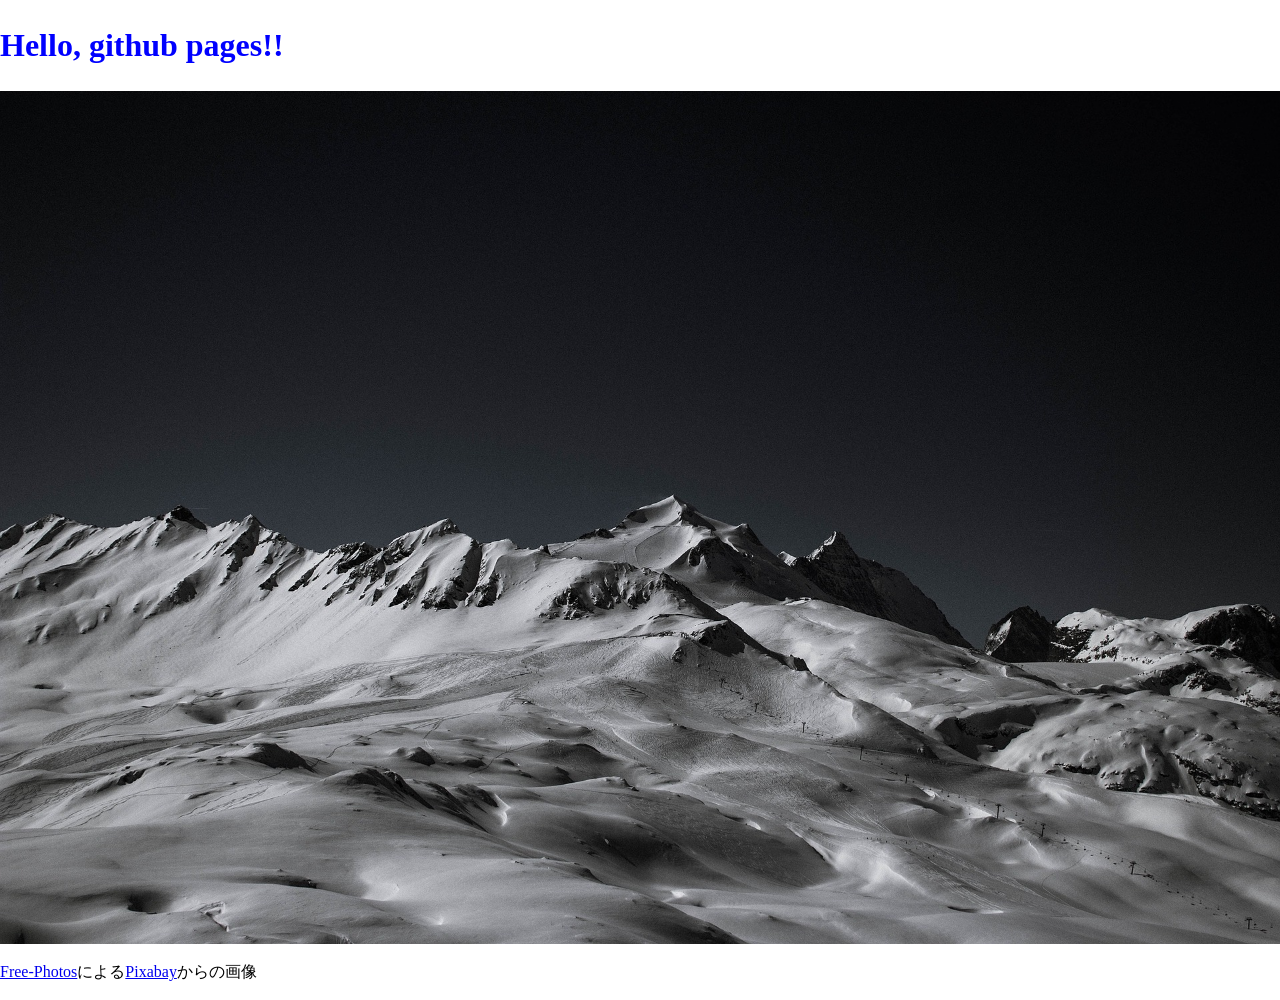
==== index.html @ 8bd7607d "色々追加" ====
<!DOCTYPE html>
<html lang="en" dir="ltr">
  <head>
    <meta charset="utf-8">
    <meta name="viewport" content="width=device-width,initial-scale=1.0">
    <link rel="stylesheet" href="./css/style.css">
    <title>Top</title>
  </head>
  <body>
    <h1>Hello, github pages!!</h1>
    <img src="./img/mountains_1.jpg" alt="mountains_1.jpg">
    <p><a href="https://pixabay.com/ja/users/Free-Photos-242387/?utm_source=link-attribution&amp;utm_medium=referral&amp;utm_campaign=image&amp;utm_content=1245915">Free-Photos</a>による<a href="https://pixabay.com/ja/?utm_source=link-attribution&amp;utm_medium=referral&amp;utm_campaign=image&amp;utm_content=1245915">Pixabay</a>からの画像</p>
  </body>
</html>
---- css/style.css ----
@import url(sanitize.css);

h1 {
  color: blue;
}

img {
  width: 100%;
}
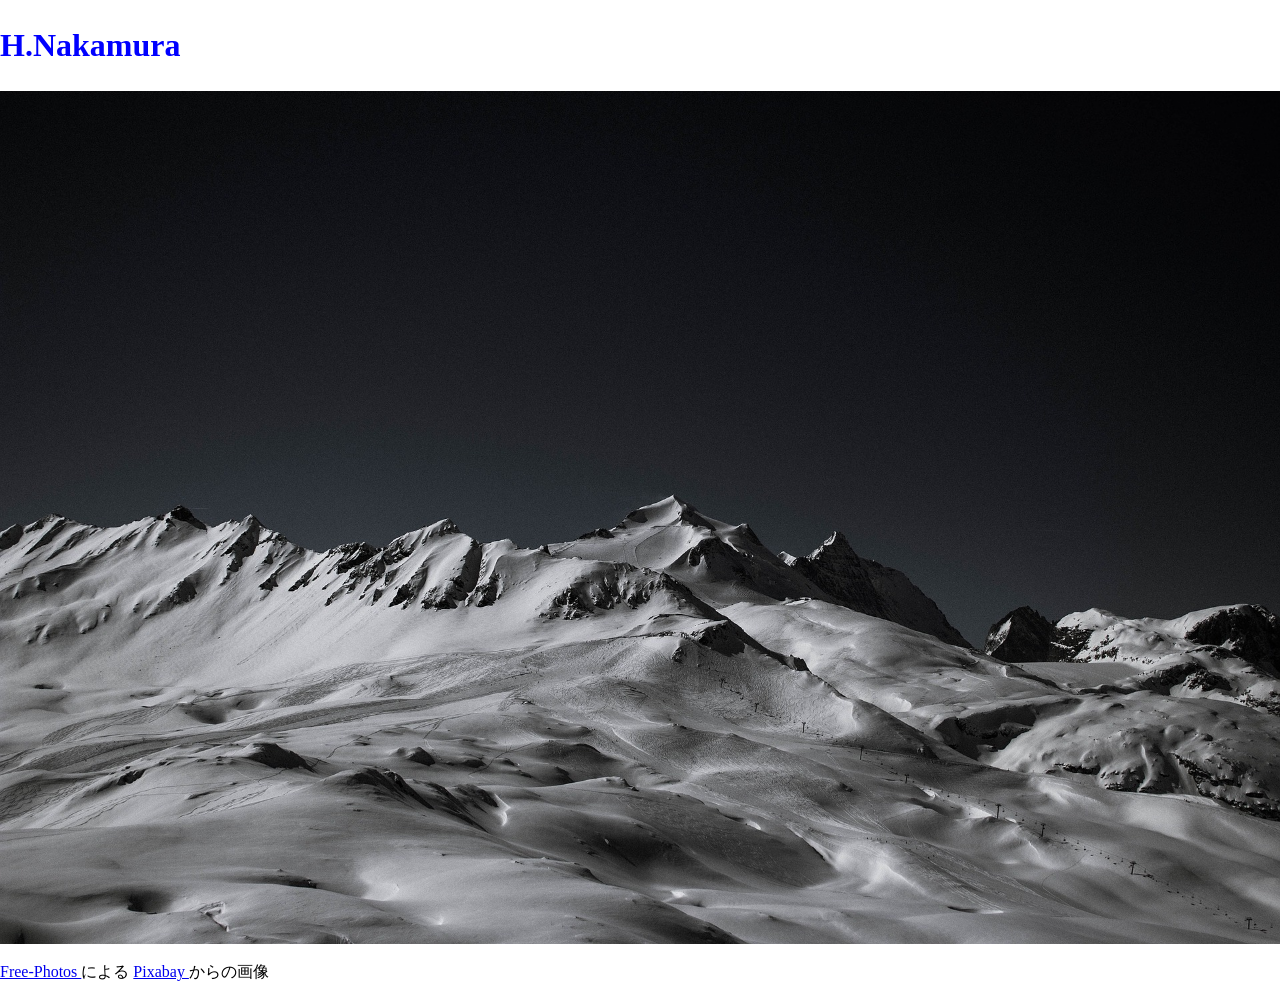
==== commit ef218a9e: "細かい修正" ====
--- a/index.html
+++ b/index.html
@@ -7,8 +7,21 @@
     <title>Top</title>
   </head>
   <body>
-    <h1>Hello, github pages!!</h1>
-    <img src="./img/mountains_1.jpg" alt="mountains_1.jpg">
-    <p><a href="https://pixabay.com/ja/users/Free-Photos-242387/?utm_source=link-attribution&amp;utm_medium=referral&amp;utm_campaign=image&amp;utm_content=1245915">Free-Photos</a>による<a href="https://pixabay.com/ja/?utm_source=link-attribution&amp;utm_medium=referral&amp;utm_campaign=image&amp;utm_content=1245915">Pixabay</a>からの画像</p>
+    <header>
+      <h1>H.Nakamura</h1>
+    </header>
+    <section class="image-area">
+      <img src="./img/mountains_1.jpg" alt="mountains_1.jpg">
+      <p class="link-pixabay">
+        <a class="link-pixabay" href="https://pixabay.com/ja/users/Free-Photos-242387/?utm_source=link-attribution&amp;utm_medium=referral&amp;utm_campaign=image&amp;utm_content=1245915">
+          Free-Photos
+        </a>
+        による
+        <a class="link-pixabay" href="https://pixabay.com/ja/?utm_source=link-attribution&amp;utm_medium=referral&amp;utm_campaign=image&amp;utm_content=1245915">
+          Pixabay
+        </a>
+        からの画像
+      </p>
+    </section>
   </body>
 </html>
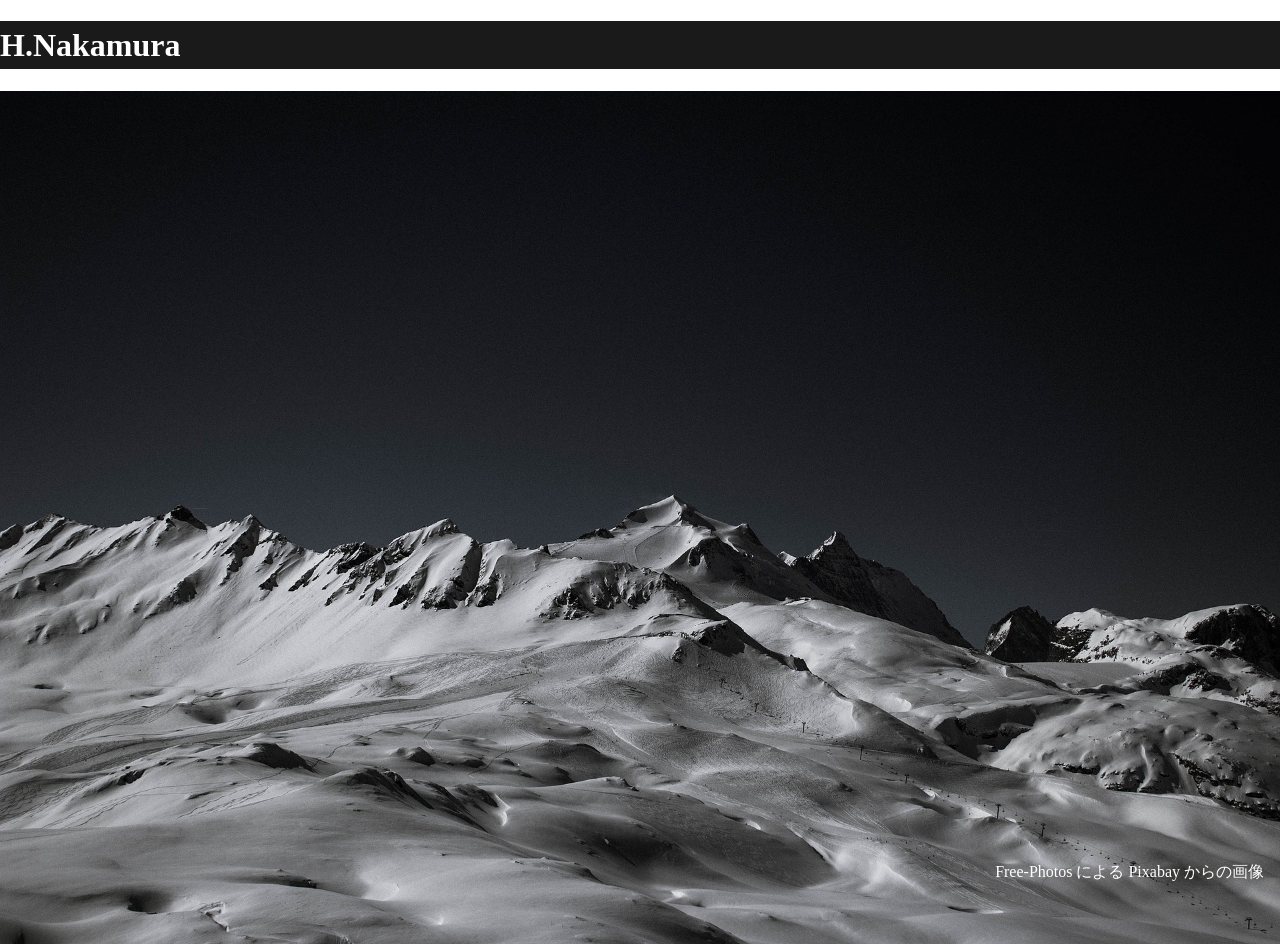
==== commit 81f15eba: "細かい修正3" ====
--- a/index.html
+++ b/index.html
@@ -13,11 +13,11 @@
     <section class="image-area">
       <img src="./img/mountains_1.jpg" alt="mountains_1.jpg">
       <p class="link-pixabay">
-        <a class="link-pixabay" href="https://pixabay.com/ja/users/Free-Photos-242387/?utm_source=link-attribution&amp;utm_medium=referral&amp;utm_campaign=image&amp;utm_content=1245915">
+        <a href="https://pixabay.com/ja/users/Free-Photos-242387/?utm_source=link-attribution&amp;utm_medium=referral&amp;utm_campaign=image&amp;utm_content=1245915">
           Free-Photos
         </a>
         による
-        <a class="link-pixabay" href="https://pixabay.com/ja/?utm_source=link-attribution&amp;utm_medium=referral&amp;utm_campaign=image&amp;utm_content=1245915">
+        <a href="https://pixabay.com/ja/?utm_source=link-attribution&amp;utm_medium=referral&amp;utm_campaign=image&amp;utm_content=1245915">
           Pixabay
         </a>
         からの画像
--- a/css/style.css
+++ b/css/style.css
@@ -1,9 +1,28 @@
 @import url(sanitize.css);
 
-h1 {
-  color: blue;
+header {
+  background-color: #1a1a1a;
+  margin: 0;
+}
+
+header h1 {
+  color: #ffffff;
 }
 
 img {
   width: 100%;
 }
+
+.link-pixabay {
+  color: #ffffff;
+  z-index: 2;
+  position: absolute;
+  bottom: 0px;
+  right: 0px;
+  margin: 16px;
+}
+
+.link-pixabay a {
+  text-decoration: none;
+  color: #ffffff;
+}
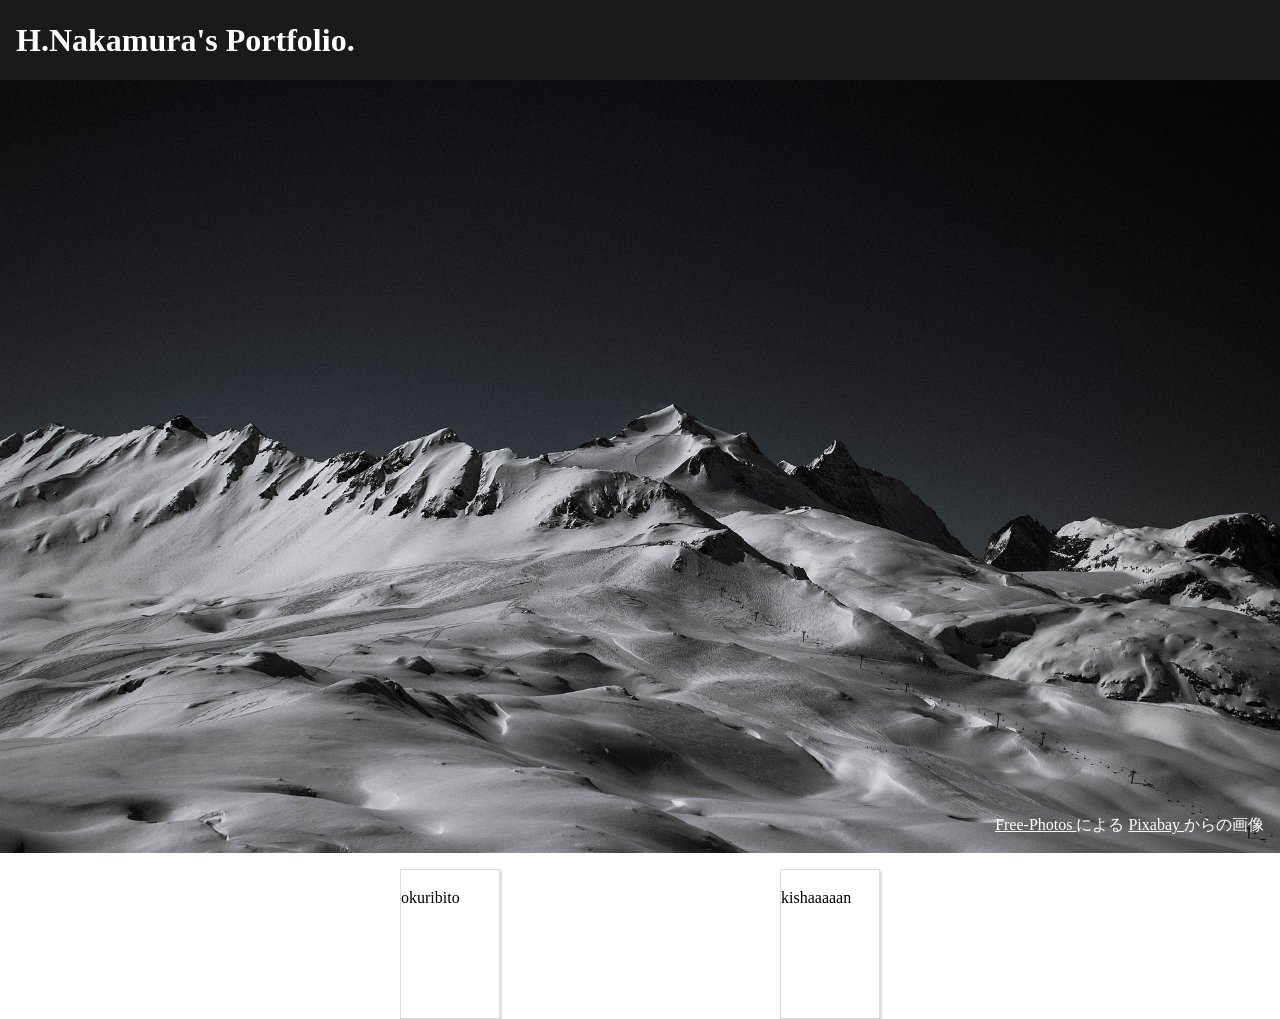
==== commit 5d172fe4: "細かい修正4" ====
--- a/index.html
+++ b/index.html
@@ -8,20 +8,33 @@
   </head>
   <body>
     <header>
-      <h1>H.Nakamura</h1>
+      <h1>H.Nakamura's Portfolio.</h1>
     </header>
-    <section class="image-area">
-      <img src="./img/mountains_1.jpg" alt="mountains_1.jpg">
-      <p class="link-pixabay">
-        <a href="https://pixabay.com/ja/users/Free-Photos-242387/?utm_source=link-attribution&amp;utm_medium=referral&amp;utm_campaign=image&amp;utm_content=1245915">
-          Free-Photos
-        </a>
-        による
-        <a href="https://pixabay.com/ja/?utm_source=link-attribution&amp;utm_medium=referral&amp;utm_campaign=image&amp;utm_content=1245915">
-          Pixabay
-        </a>
-        からの画像
-      </p>
+    <section >
+      <div class="image-area">
+        <img src="./img/mountains_1.jpg" alt="mountains_1.jpg">
+        <p class="link-pixabay">
+          <a href="https://pixabay.com/ja/users/Free-Photos-242387/?utm_source=link-attribution&amp;utm_medium=referral&amp;utm_campaign=image&amp;utm_content=1245915">
+            Free-Photos
+          </a>
+          による
+          <a href="https://pixabay.com/ja/?utm_source=link-attribution&amp;utm_medium=referral&amp;utm_campaign=image&amp;utm_content=1245915">
+            Pixabay
+          </a>
+          からの画像
+        </p>
+      </div>
+    </section>
+
+    <section >
+      <div class="product-area">
+        <div class="product-contents contents-left">
+          <p>okuribito</p>
+        </div>
+        <div class="product-contents contents-right">
+          <p>kishaaaaan</p>
+        </div>
+      </div>
     </section>
   </body>
 </html>
--- a/css/style.css
+++ b/css/style.css
@@ -2,17 +2,27 @@
 
 header {
   background-color: #1a1a1a;
-  margin: 0;
+  position: fixed;
+  z-index: 2;
+  width: 100%;
+  height: auto;
 }
 
 header h1 {
   color: #ffffff;
+  margin: 0;
+  padding: 16px;
 }
 
 img {
   width: 100%;
 }
 
+.image-area {
+  position: relative;
+  margin: 0;
+  padding: 0;
+}
 .link-pixabay {
   color: #ffffff;
   z-index: 2;
@@ -23,6 +33,27 @@
 }
 
 .link-pixabay a {
-  text-decoration: none;
   color: #ffffff;
 }
+
+.product-area {
+  margin: 0;
+  padding: 0;
+  position: relative;
+}
+.product-contents {
+  width: 100px;
+  height: 150px;
+  display: inline-block;
+  position: absolute;
+  margin: 16px;
+  border: solid 1px #dcdcdc;
+  box-shadow: 2px 2px 2px #dcdcdc;
+}
+
+.contents-left {
+  left: 30%;
+}
+.contents-right {
+  right: 30%;
+}
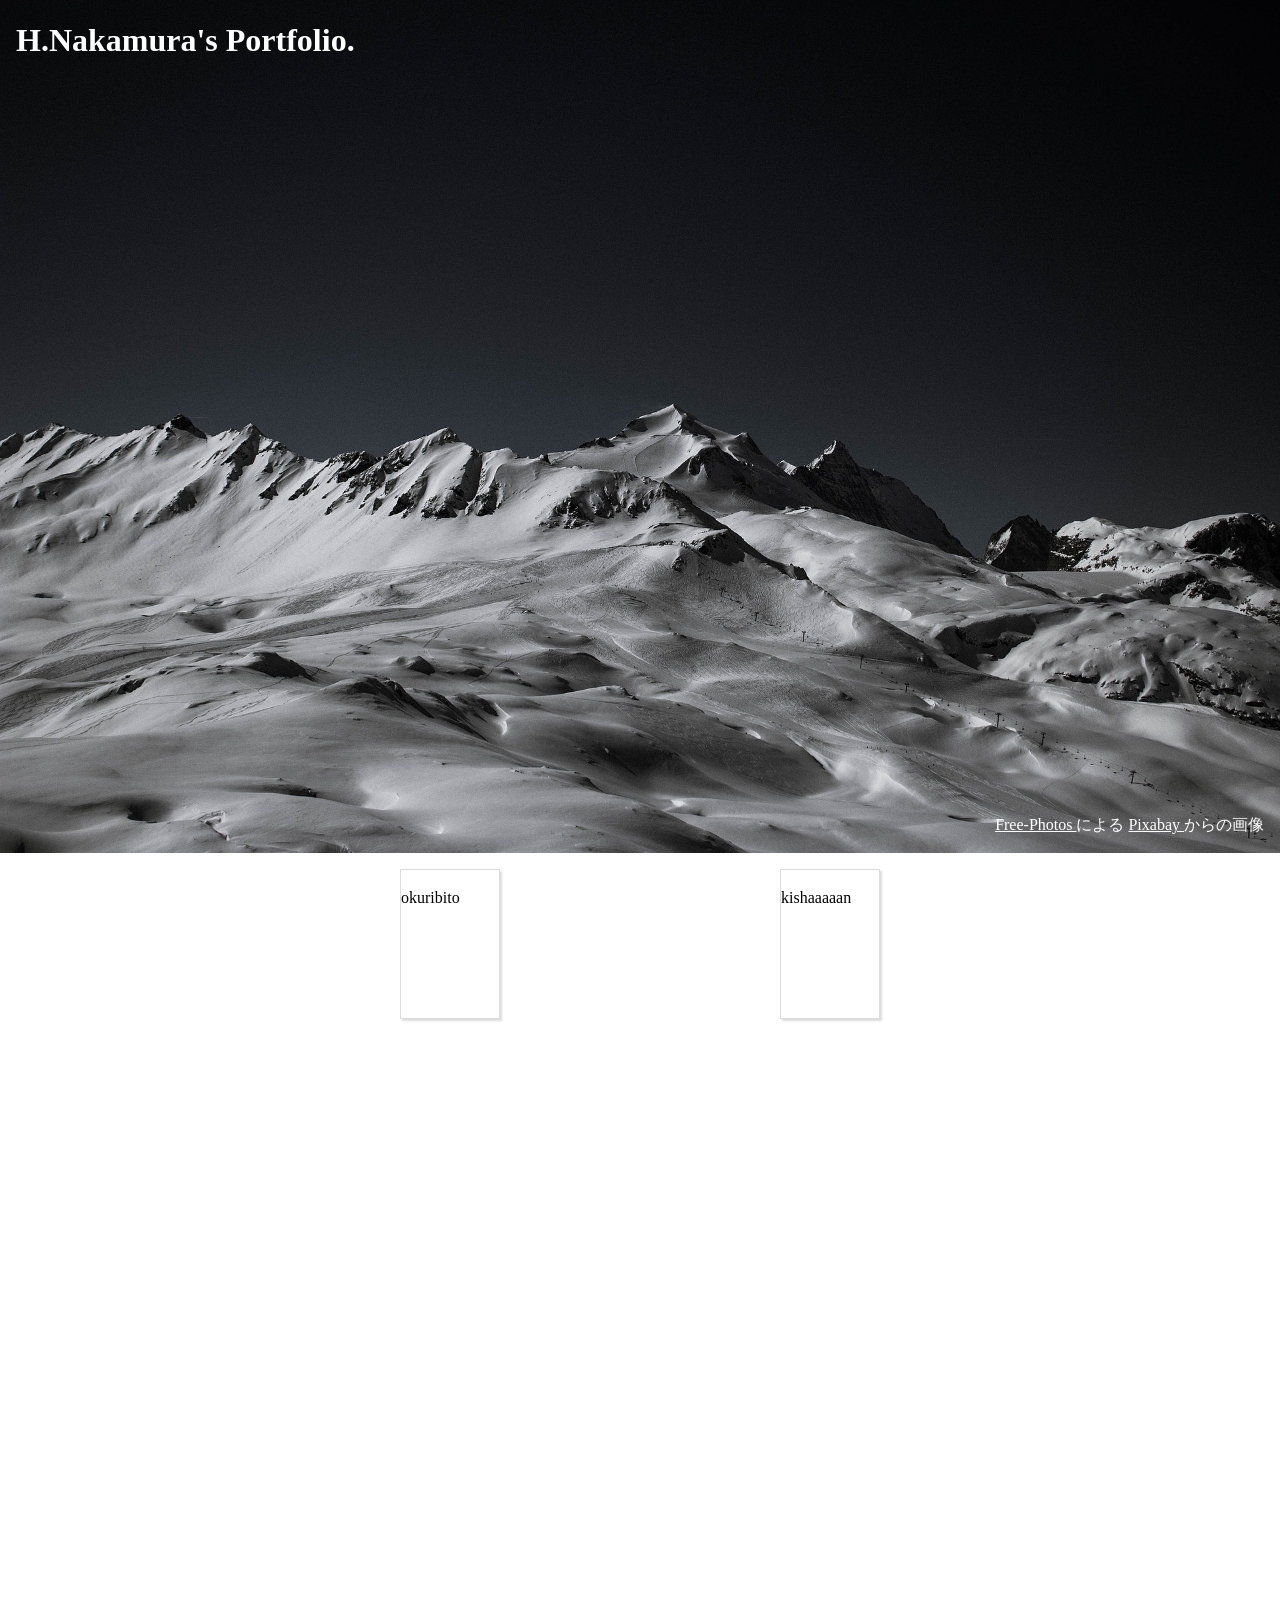
==== commit 75396c16: "ヘッダーをいじりました" ====
--- a/index.html
+++ b/index.html
@@ -7,8 +7,8 @@
     <title>Top</title>
   </head>
   <body>
-    <header>
-      <h1>H.Nakamura's Portfolio.</h1>
+    <header id="header">
+      <h1 id="header-h1">H.Nakamura's Portfolio.</h1>
     </header>
     <section >
       <div class="image-area">
@@ -36,5 +36,6 @@
         </div>
       </div>
     </section>
+    <script type="text/javascript" src="./js/index.js"></script>
   </body>
 </html>
--- a/css/style.css
+++ b/css/style.css
@@ -1,17 +1,58 @@
 @import url(sanitize.css);
 
+body {
+  width: auto;
+  height: 3000px;
+}
 header {
-  background-color: #1a1a1a;
   position: fixed;
   z-index: 2;
   width: 100%;
   height: auto;
+  background: rgba(0, 0, 0, 0);
+
 }
 
 header h1 {
   color: #ffffff;
   margin: 0;
   padding: 16px;
+}
+
+.header-menu {
+  background-color: #ffffff;
+  box-shadow: 5px 0px 5px #808080;
+  animation-name: fade-in1;
+  animation-duration: 0.5s;
+  animation-timing-function: ease-out; //アニメーションさせるイージング
+  animation-delay: 0s; //アニメーション開始させる時間
+  animation-iteration-count:1; //繰り返し回数
+  animation-direction:normal; //往復処理をするかどうか
+  animation-fill-mode: forwards; /
+}
+
+.makeItTransparent {
+  animation-name: fade-in2;
+  animation-duration: 0.5s;
+  animation-timing-function: ease-out; //アニメーションさせるイージング
+  animation-delay: 0s; //アニメーション開始させる時間
+  animation-iteration-count:1; //繰り返し回数
+  animation-direction:normal; //往復処理をするかどうか
+  animation-fill-mode: forwards; /
+}
+
+.header-h1 {
+  color: #1a1a1a;
+}
+
+@keyframes fade-in1 {
+  0% {background: rgba(0, 0, 0, 0)}
+  100% {background: rgba(255, 255, 255, 1.0)}
+}
+
+@keyframes fade-in2 {
+  0% {background: rgba(255, 255, 255, 1.0)}
+  100% {background: rgba(0, 0, 0, 0)}
 }
 
 img {
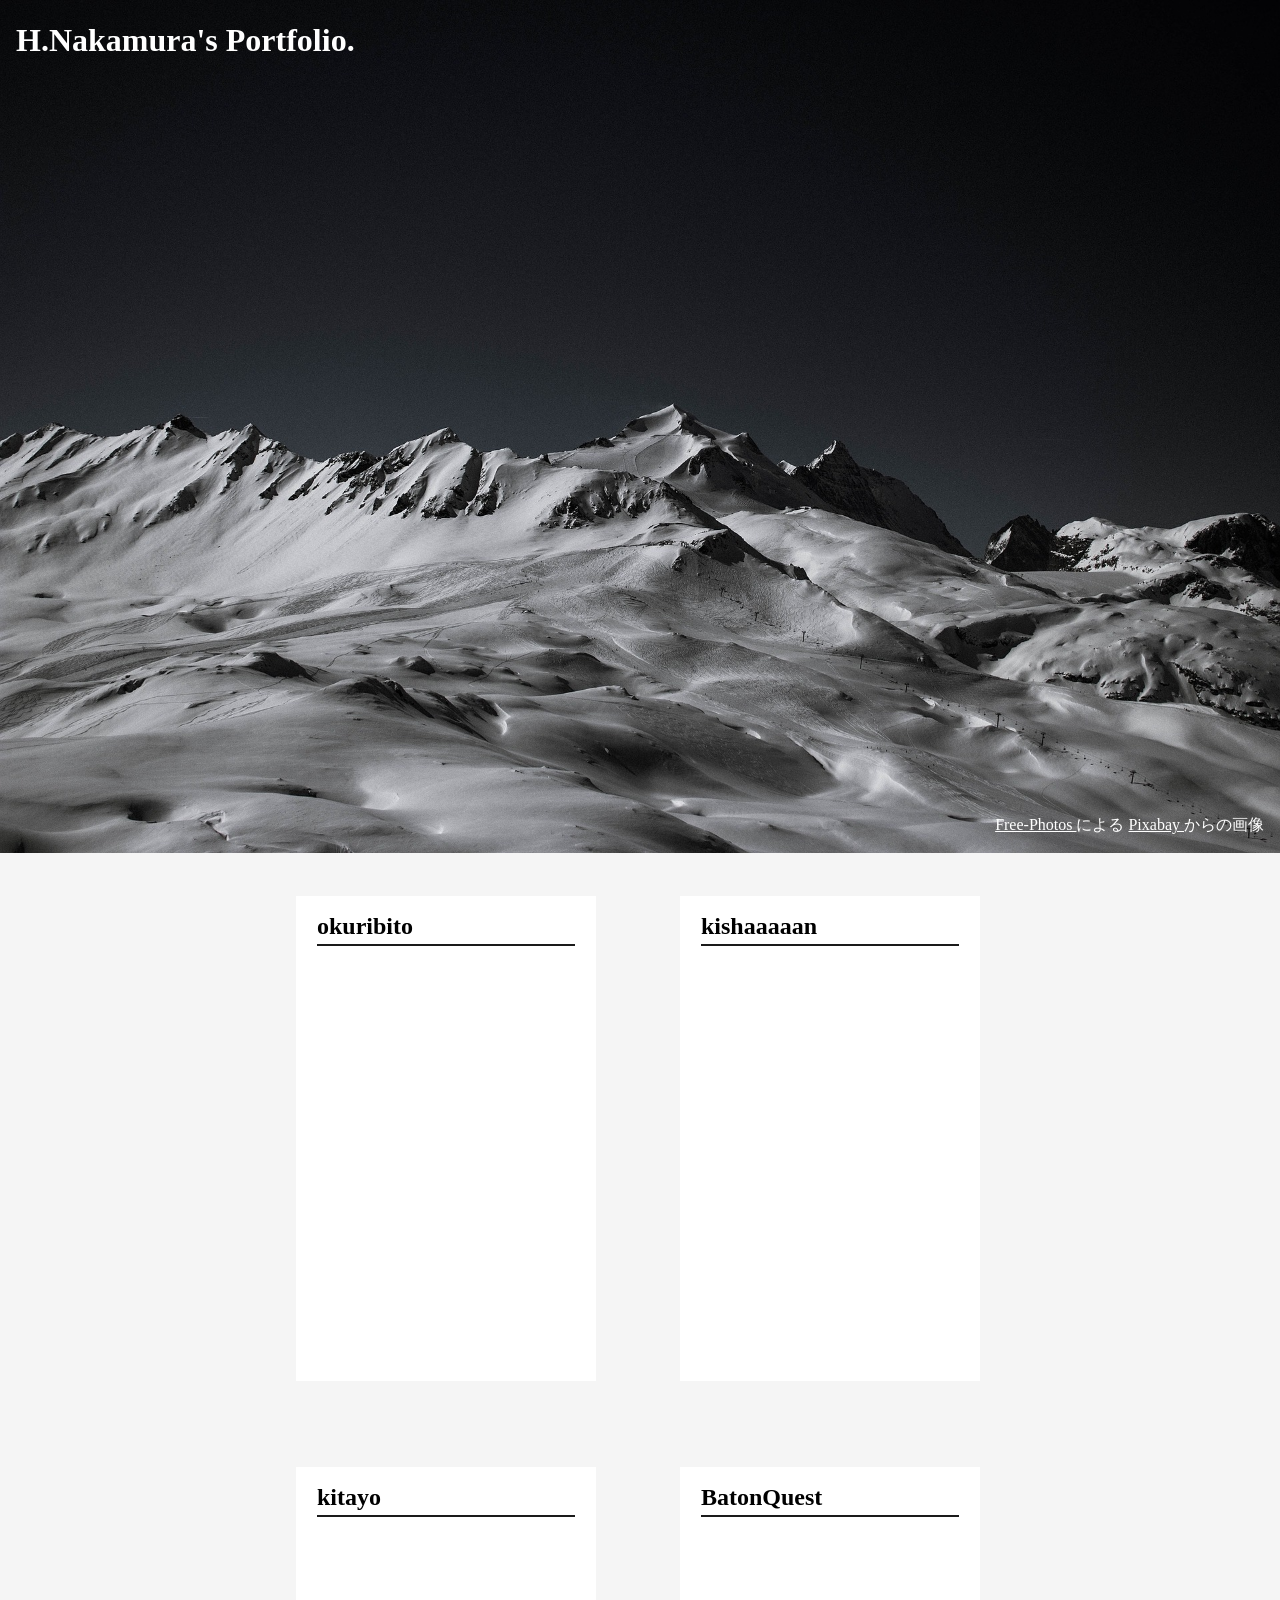
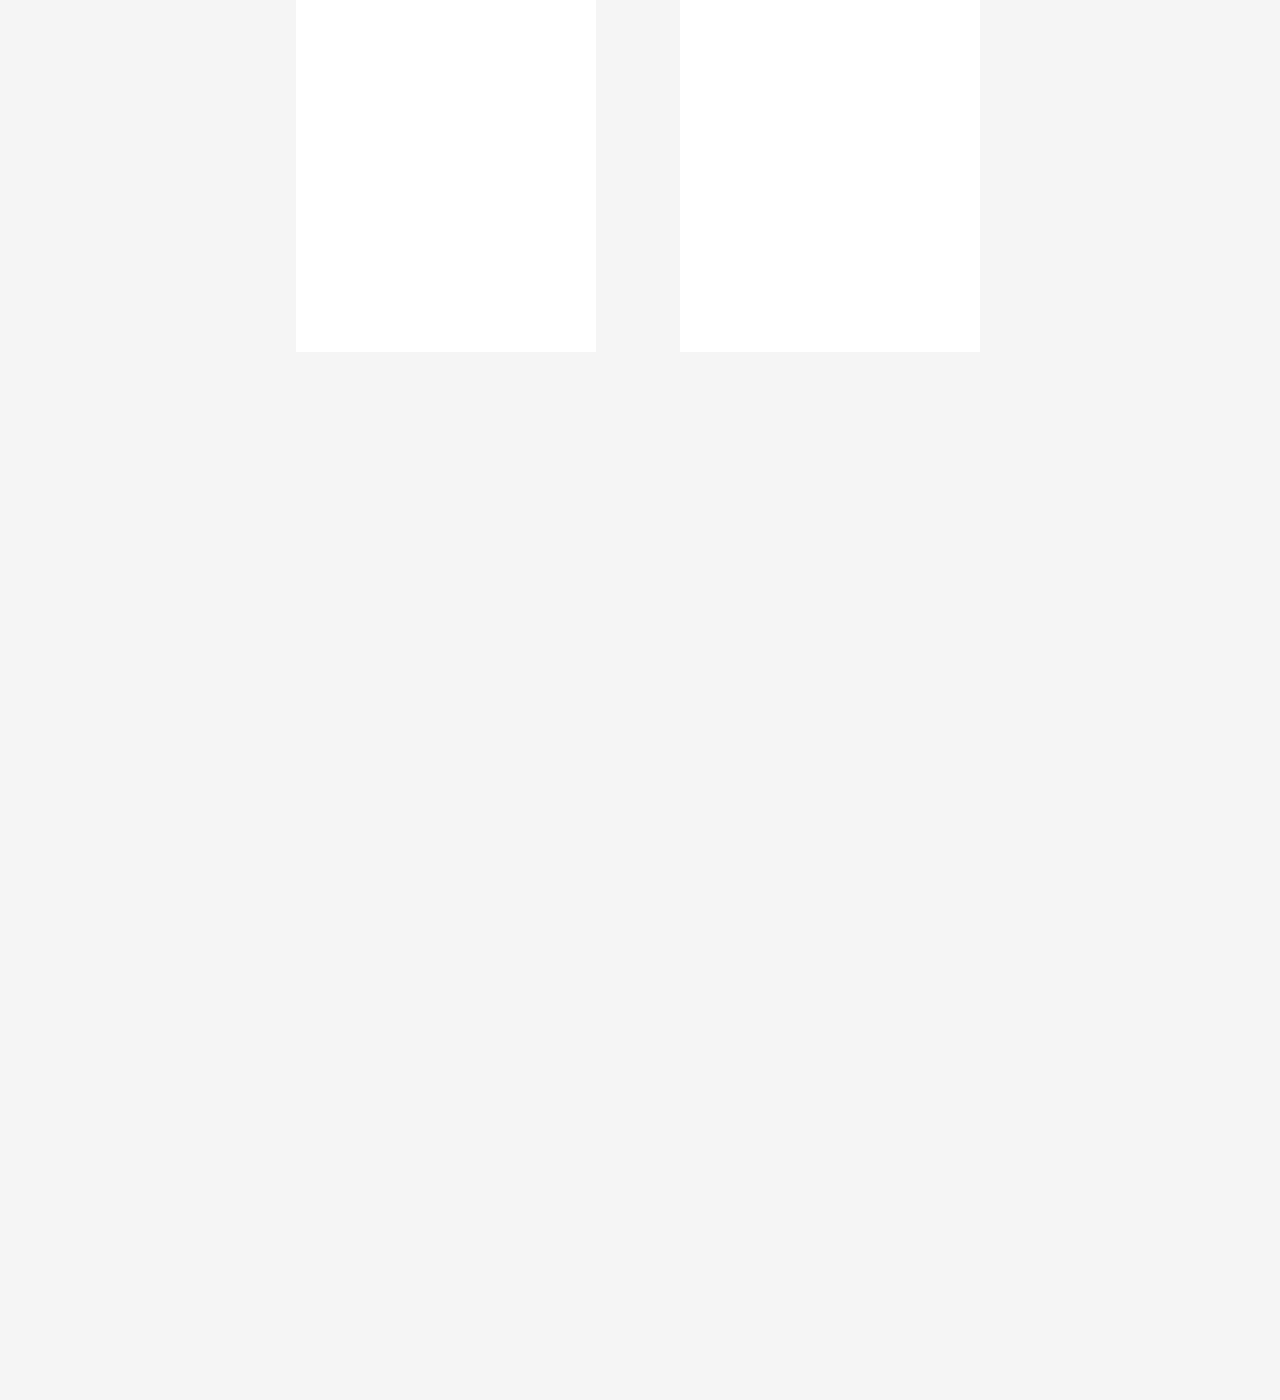
==== commit 4ca788c4: "contentsを追加、色つけ、配置" ====
--- a/index.html
+++ b/index.html
@@ -26,13 +26,21 @@
       </div>
     </section>
 
-    <section >
+    <section>
       <div class="product-area">
-        <div class="product-contents contents-left">
+        <div class="product-contents">
           <p>okuribito</p>
+          <!--img src="./img/okuribito.png" alt="okuribito.png"-->
+
         </div>
-        <div class="product-contents contents-right">
+        <div class="product-contents">
           <p>kishaaaaan</p>
+        </div>
+        <div class="product-contents">
+          <p>kitayo</p>
+        </div>
+        <div class="product-contents">
+          <p>BatonQuest</p>
         </div>
       </div>
     </section>
--- a/css/style.css
+++ b/css/style.css
@@ -3,6 +3,7 @@
 body {
   width: auto;
   height: 3000px;
+  background-color: #f5f5f5;
 }
 header {
   position: fixed;
@@ -15,6 +16,7 @@
 
 header h1 {
   color: #ffffff;
+  font-size: 2em;
   margin: 0;
   padding: 16px;
 }
@@ -66,6 +68,7 @@
 }
 .link-pixabay {
   color: #ffffff;
+  font-size: 1em;
   z-index: 2;
   position: absolute;
   bottom: 0px;
@@ -75,26 +78,41 @@
 
 .link-pixabay a {
   color: #ffffff;
+  font-size: 1em;
 }
 
 .product-area {
+  width: 768px;
+  height: auto;
   margin: 0;
   padding: 0;
   position: relative;
+  left: 50%;
+  transform: translateX(-50%);
 }
 .product-contents {
-  width: 100px;
-  height: 150px;
+  width: 300px;
+  height: 485px;
+  background-color: #ffffff;
   display: inline-block;
-  position: absolute;
-  margin: 16px;
-  border: solid 1px #dcdcdc;
-  box-shadow: 2px 2px 2px #dcdcdc;
+  margin: 43px 40px;
 }
 
-.contents-left {
-  left: 30%;
+.product-contents p {
+  font-size: 1.5em;
+  font-weight: bold;
+  margin: 12px 21px;
+  padding: 0;
+  border-bottom: solid 2px #1a1a1a;
 }
-.contents-right {
-  right: 30%;
+
+.product-contents img {
+  width: 200px;
+  margin: 26px 50px;
+  padding: 0;
+  display: block;
+
 }
+.product-contents:hover {
+    box-shadow: 0px 0px 5px #c0c0c0;
+}
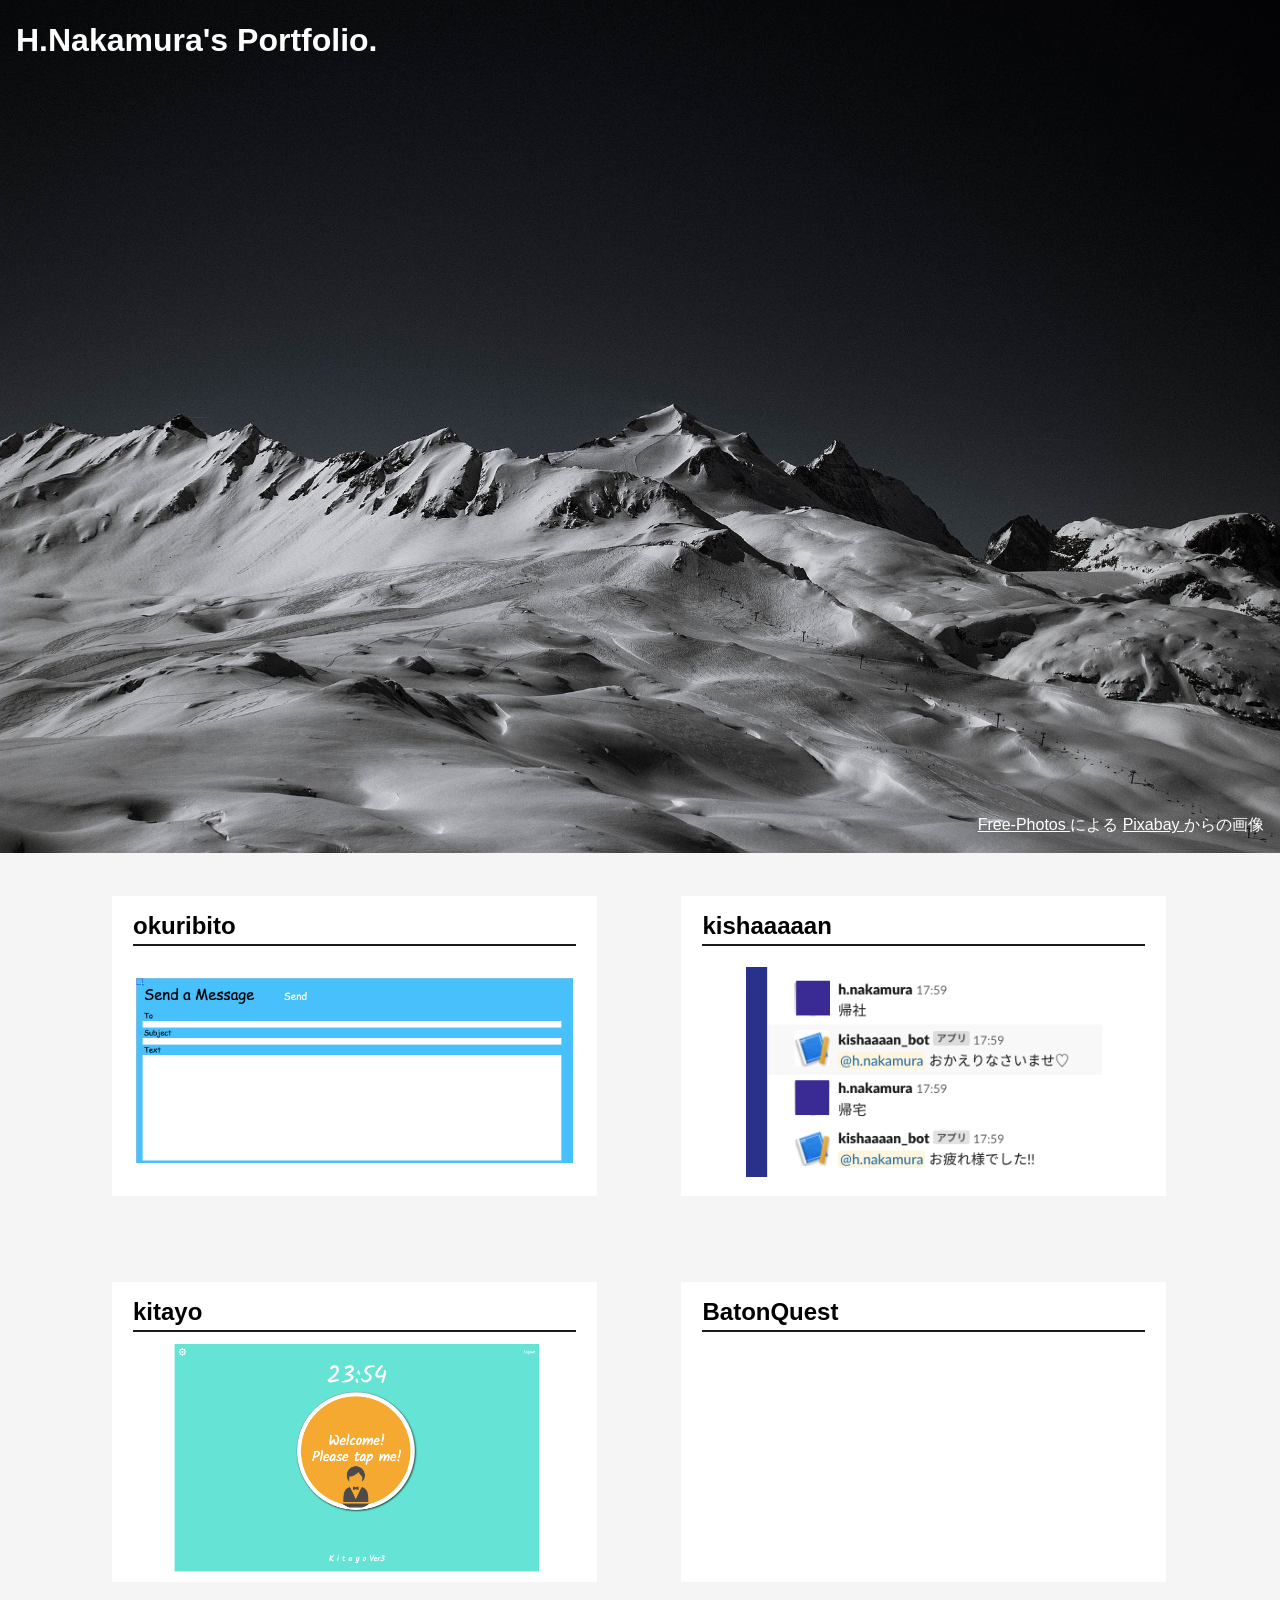
==== commit 33780aea: "insert tp images." ====
--- a/index.html
+++ b/index.html
@@ -30,14 +30,15 @@
       <div class="product-area">
         <div class="product-contents">
           <p>okuribito</p>
-          <!--img src="./img/okuribito.png" alt="okuribito.png"-->
-
+          <img class="img-okuribito"src="./img/okuribito.png" alt="okuribito.png">
         </div>
         <div class="product-contents">
           <p>kishaaaaan</p>
+          <img class="img-kishaaaaan" src="./img/kishaaaaan.png" alt="kishaaaaan.png">
         </div>
         <div class="product-contents">
           <p>kitayo</p>
+          <img class="img-kitayo" src="./img/kitayo.png" alt="kitayo.png">
         </div>
         <div class="product-contents">
           <p>BatonQuest</p>
--- a/css/style.css
+++ b/css/style.css
@@ -2,8 +2,9 @@
 
 body {
   width: auto;
-  height: 3000px;
+  height: auto;
   background-color: #f5f5f5;
+  font-family: sans-serif;
 }
 header {
   position: fixed;
@@ -82,7 +83,7 @@
 }
 
 .product-area {
-  width: 768px;
+  width: 1136px;
   height: auto;
   margin: 0;
   padding: 0;
@@ -91,11 +92,12 @@
   transform: translateX(-50%);
 }
 .product-contents {
-  width: 300px;
-  height: 485px;
+  width: 485px;
+  height: 300px;
   background-color: #ffffff;
   display: inline-block;
   margin: 43px 40px;
+
 }
 
 .product-contents p {
@@ -107,12 +109,57 @@
 }
 
 .product-contents img {
-  width: 200px;
-  margin: 26px 50px;
   padding: 0;
   display: block;
+}
+
+.img-okuribito {
+  margin: 32px auto;
+  width: 90%;
+  height: auto;
+}
+
+.img-kishaaaaan {
+  margin: 21px auto;
+  width: auto;
+  height: 70%;
 
 }
+
+.img-kitayo {
+  margin: auto;
+  width: 76%;
+  height: auto;
+
+}
+
 .product-contents:hover {
     box-shadow: 0px 0px 5px #c0c0c0;
 }
+
+@media only screen and (max-width: 768px) {
+  header h1 {
+    font-size: 1.5em;
+    padding: 8px;
+  }
+  .link-pixabay {
+    font-size: 0.7em;
+  }
+  .link-pixabay a {
+    font-size: 0.7em;
+  }
+
+  .product-area {
+    width: 100%;
+  }
+
+  .product-contents {
+    width: 100%;
+    height: 60vw;
+    margin: 16px 0;
+  }
+
+  .product-contents p {
+    font-size: 1em;
+  }
+}
